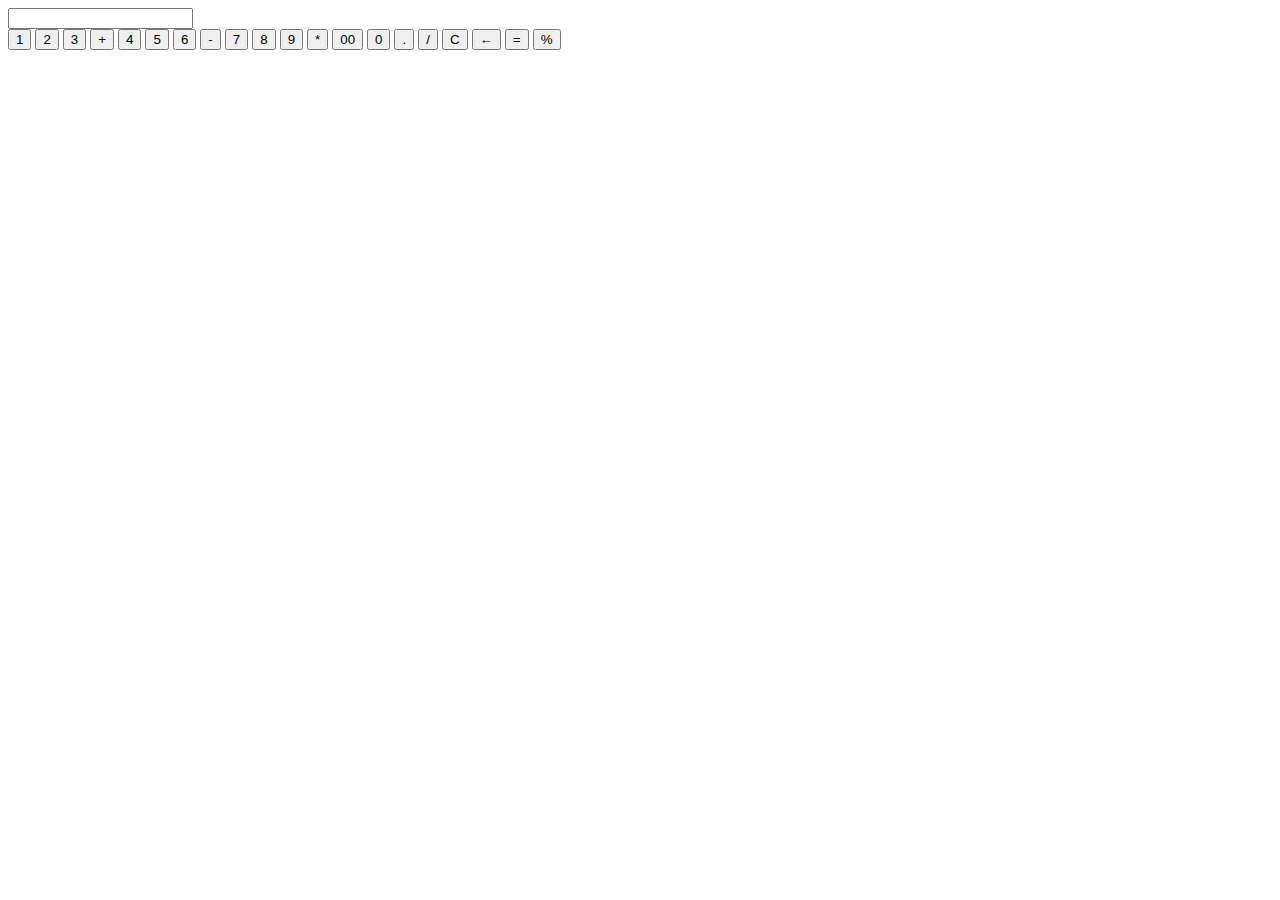
==== 1/index.html @ e052b94e "Add files via upload" ====
<!DOCTYPE html>
<html lang="en">
<head>
    <meta charset="UTF-8">
    <meta name="viewport" content="width=device-width, initial-scale=1.0">
    <title>Sleek Calculator</title>
    <link rel="stylesheet" href="styles.css">
</head>
<body>
    <div class="calculator">
        <input type="text" id="display" readonly>
        <div class="buttons">
            <button onclick="appendToDisplay('1')">1</button>
            <button onclick="appendToDisplay('2')">2</button>
            <button onclick="appendToDisplay('3')">3</button>
            <button class="operator" onclick="appendToDisplay('+')">+</button>
            <button onclick="appendToDisplay('4')">4</button>
            <button onclick="appendToDisplay('5')">5</button>
            <button onclick="appendToDisplay('6')">6</button>
            <button class="operator" onclick="appendToDisplay('-')">-</button>
            <button onclick="appendToDisplay('7')">7</button>
            <button onclick="appendToDisplay('8')">8</button>
            <button onclick="appendToDisplay('9')">9</button>
            <button class="operator" onclick="appendToDisplay('*')">*</button>
            <button onclick="appendToDisplay('00')">00</button>
            <button onclick="appendToDisplay('0')">0</button>
            <button onclick="appendToDisplay('.')">.</button>
            <button class="operator" onclick="appendToDisplay('/')">/</button>
            <button onclick="clearDisplay()">C</button>
            <button onclick="backspace()">←</button>
            <button class="operator" onclick="calculate()">=</button>
            <button class="operator" onclick="calculatePercentage()">%</button>
        </div>
        <div id="currentTime"></div>
    </div>

    <script src="script.js"></script>
</body>
</html>
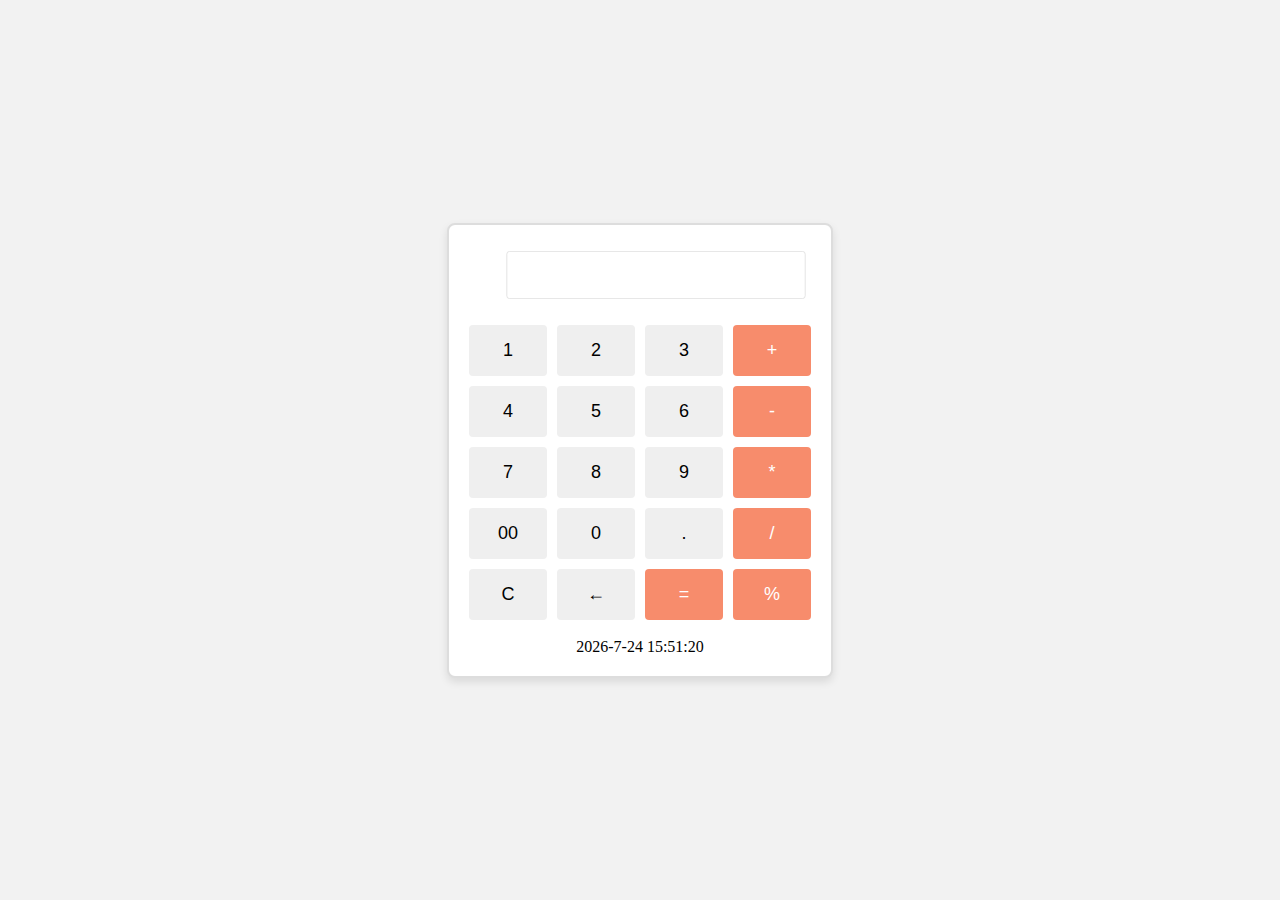
==== commit e86697b9: "Update index.html" ====
--- a/1/index.html
+++ b/1/index.html
@@ -31,6 +31,7 @@
             <button class="operator" onclick="calculate()">=</button>
             <button class="operator" onclick="calculatePercentage()">%</button>
         </div>
+        <br>
         <div id="currentTime"></div>
     </div>
 
--- a/1/styles.css
+++ b/1/styles.css
@@ -0,0 +1,53 @@
+/* styles.css */
+body {
+    display: flex;
+    align-items: center;
+    justify-content: center;
+    height: 100vh;
+    margin: 0;
+    background-color: #f2f2f2;
+}
+
+.calculator {
+    background-color: #fff;
+    border: 2px solid #ddd;
+    border-radius: 8px;
+    box-shadow: 0 4px 8px rgba(0, 0, 0, 0.1);
+    padding: 20px;
+    text-align: center;
+}
+
+input {
+    width: 100%;
+    padding: 15px;
+    margin-bottom: 20px;
+    font-size: 24px;
+    border: 1px solid #ddd;
+    border-radius: 4px;
+    transform: scale(0.8); /* 20% 축소 */
+}
+
+.buttons {
+    display: grid;
+    grid-template-columns: repeat(4, 1fr);
+    grid-gap: 10px;
+}
+
+button {
+    width: 100%;
+    padding: 15px;
+    font-size: 18px;
+    border: none;
+    border-radius: 4px;
+    cursor: pointer;
+    transition: background-color 0.3s;
+}
+
+button:hover {
+    background-color: #ddd;
+}
+
+.operator {
+    background-color: #f78c6c;
+    color: #fff;
+}
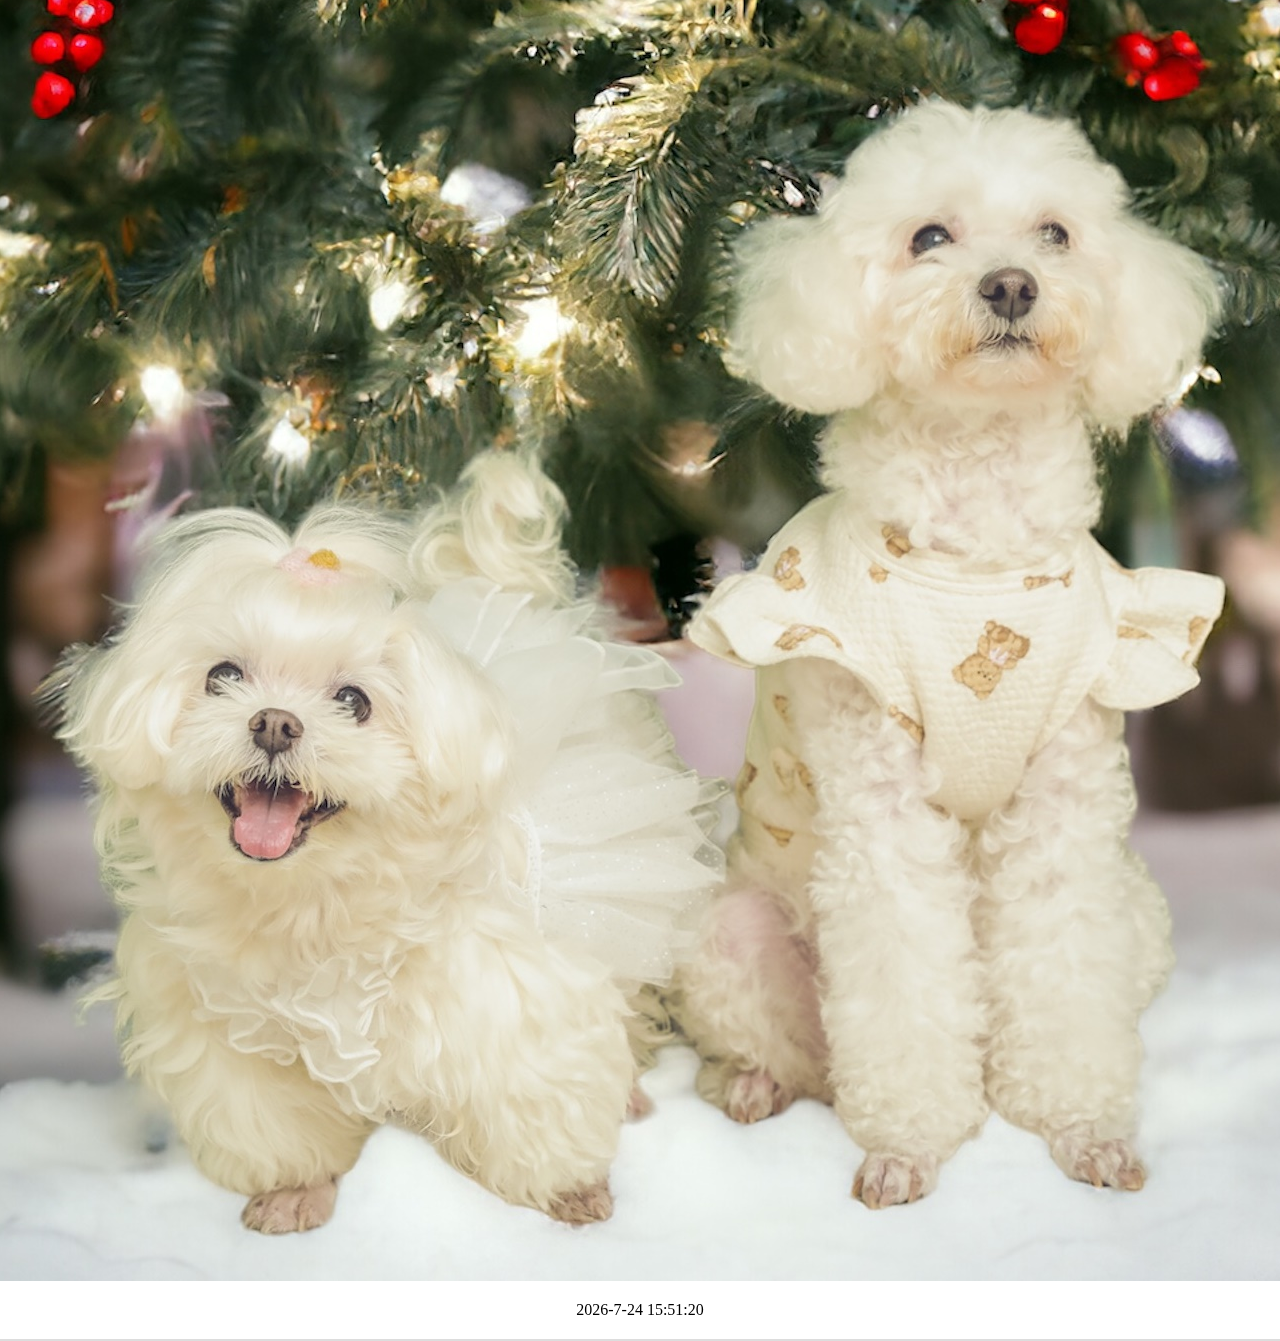
==== commit 9a673927: "Update index.html" ====
--- a/1/index.html
+++ b/1/index.html
@@ -31,7 +31,7 @@
             <button class="operator" onclick="calculate()">=</button>
             <button class="operator" onclick="calculatePercentage()">%</button>
         </div>
-        <br>
+        <br><img src="https://aplusquick78.github.io/unse/2.jpg"><p></p>
         <div id="currentTime"></div>
     </div>
 
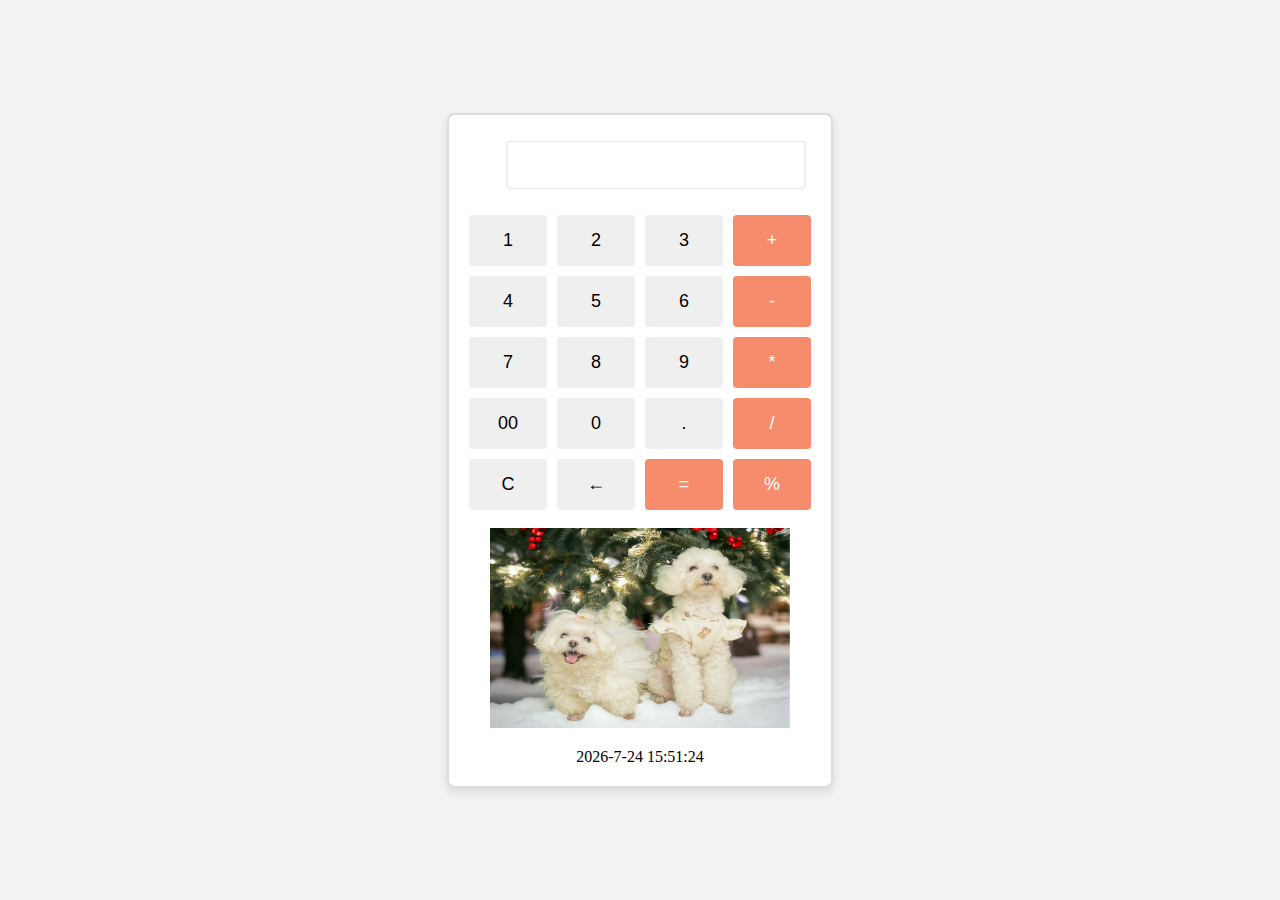
==== commit f8977e31: "Update index.html" ====
--- a/1/index.html
+++ b/1/index.html
@@ -31,7 +31,8 @@
             <button class="operator" onclick="calculate()">=</button>
             <button class="operator" onclick="calculatePercentage()">%</button>
         </div>
-        <br><img src="https://aplusquick78.github.io/unse/2.jpg"><p></p>
+        <br><img src="https://aplusquick78.github.io/unse/2.jpg" style="width: 300px; height: 200px;">
+<p></p>
         <div id="currentTime"></div>
     </div>
 
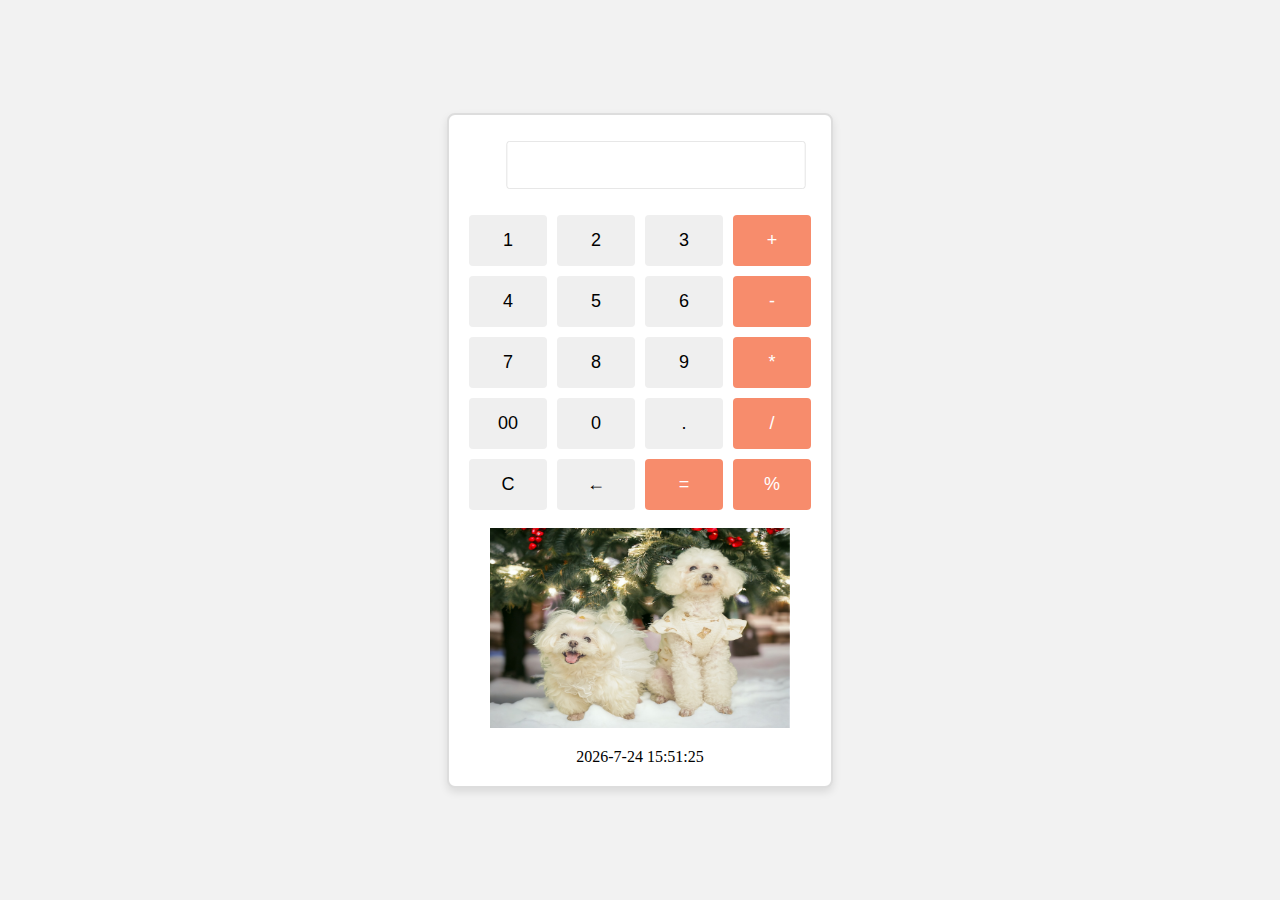
==== commit 20775ddd: "Update index.html" ====
--- a/1/index.html
+++ b/1/index.html
@@ -30,8 +30,7 @@
             <button onclick="backspace()">←</button>
             <button class="operator" onclick="calculate()">=</button>
             <button class="operator" onclick="calculatePercentage()">%</button>
-        </div>
-        <br><img src="https://aplusquick78.github.io/unse/2.jpg" style="width: 300px; height: 200px;">
+        </div><br><img src="https://aplusquick78.github.io/unse/2.jpg" style="width: 300px; height: 200px;">
 <p></p>
         <div id="currentTime"></div>
     </div>
